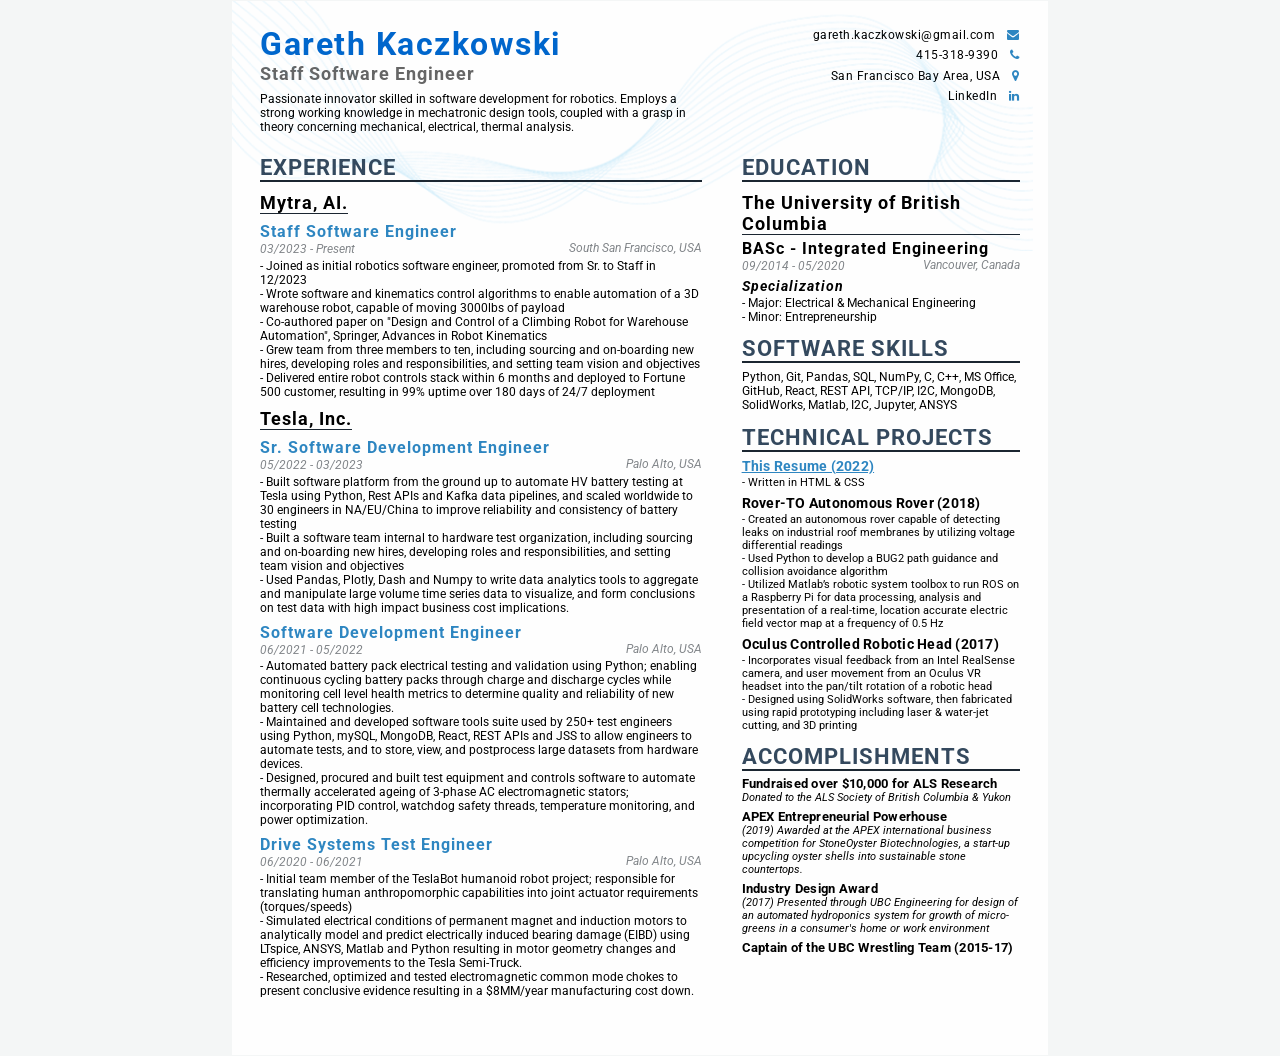
==== resume_2024/index.html @ b375071f "Update resume for 2024 details" ====
<!DOCTYPE html>
<html lang="en" xmlns="http://www.w3.org/1999/html">
<head>
    <meta charset="UTF-8">
    <meta http-equiv="X-UA-Compatible" content="IE=edge">
    <meta name="viewport" content="width=device-width, initial-scale=1.0">
    <title>Gareth Kaczkowski - Resume</title>

    <!-- Google font  -->
    <link rel="preconnect" href="https://fonts.googleapis.com">
    <link rel="preconnect" href="https://fonts.gstatic.com" crossorigin>
    <link href="https://fonts.googleapis.com/css2?family=Roboto:ital,wght@0,100;0,300;0,400;0,700;1,100;1,300;1,400;1,700&display=swap" rel="stylesheet">

    <!-- font-awesome -->
    <link rel="stylesheet" href="https://cdnjs.cloudflare.com/ajax/libs/font-awesome/4.7.0/css/font-awesome.min.css">

    <!-- Custom CSS -->
    <link rel="stylesheet" href="style.css">
</head>
<body>
    <main class="resume-contents">
        <img class="profile-image" src="../img/wave.png" alt="Wave Image">
        <section class="top-section-left">
            <div class="top-section-contents">
                <div class="profile">
                    <p class="name">Gareth Kaczkowski</p>
                    <p class="profession">Staff Software Engineer</p>
                    <p class="about-me-contents">
                        Passionate innovator skilled in software development for robotics. Employs a strong working knowledge in mechatronic design tools,
                        coupled with a grasp in theory concerning mechanical, electrical, thermal analysis.
                    </p>
                </div>
            </div>
        </section>
        <section class="top-section-right">
            <div class="top-section-contents">
                <div class="contact-info">
                    <ul>
                        <li>gareth.kaczkowski@gmail.com<a href="mailto:gareth.kaczkowski@gmail.com"><i class="fa fa-envelope"></i></a></li>
                        <li>415-318-9390<i class="fa fa-phone"></i></li>
                        <li>San Francisco Bay Area, USA<i class="fa fa-map-marker"></i></li>
                        <li>LinkedIn<a href="https://www.linkedin.com/in/garethkaczkowski/"><i class="fa fa-linkedin"></i></a></li>
                        <!--<li>loremipsum.github.com<i class="fa fa-github"></i></li>-->
                    </ul>
                </div>
            </div>
        </section>
        <section class="left-section">
            <div class="left-section-contents">
                <section class="experience gap">
                    <div class="right-title">Experience</div>
                    <div class="experience-contents">
                        <p class="exp-company-name">Mytra, AI.</p>
                        <div class="exp-positions">
                            <p class="exp-position">Staff Software Engineer</p>
                            <div class="date-loc-details">
                                <div class="details-left">
                                    <p class="time-period">03/2023 - Present</p>
                                </div>
                                <div class="details-right">
                                    <p class="location">South San Francisco, USA</p>
                                </div>
                            </div>
                            <p class="exp-desc">
                                <ul class="dashed">
                                    <li>Joined as initial robotics software engineer, promoted from Sr. to Staff in 12/2023</li>
                                    <li>Wrote software and kinematics control algorithms to enable automation of a 3D warehouse robot, capable of moving 3000lbs of payload </li>
                                    <li>Co-authored paper on "Design and Control of a Climbing Robot for Warehouse Automation", Springer, Advances in Robot Kinematics</li>
                                    <li>Grew team from three members to ten, including sourcing and on-boarding new hires, developing roles and responsibilities, and setting team vision and objectives</li>
                                    <li>Delivered entire robot controls stack within 6 months and deployed to Fortune 500 customer, resulting in 99% uptime over 180 days of 24/7 deployment</li>
                                </ul>
                            </p>
                        </div>
                        <p class="exp-company-name">Tesla, Inc.</p>
                        <div class="exp-positions">
                            <p class="exp-position">Sr. Software Development Engineer</p>
                            <div class="date-loc-details">
                                <div class="details-left">
                                    <p class="time-period">05/2022 - 03/2023</p>
                                </div>
                                <div class="details-right">
                                    <p class="location">Palo Alto, USA</p>
                                </div>
                            </div>
                            <p class="exp-desc">
                                <ul class="dashed">
                                    <li>Built software platform from the ground up to automate HV battery
                                        testing at Tesla using Python, Rest APIs and Kafka data pipelines,
                                        and scaled worldwide to 30 engineers in NA/EU/China to improve reliability and consistency of
                                        battery testing</li>
                                    <li>Built a software team internal to hardware test organization,
                                        including sourcing and on-boarding new hires, developing roles and
                                        responsibilities, and setting team vision and objectives</li>
                                    <li>Used Pandas, Plotly, Dash and Numpy to write data analytics tools to
                                        aggregate and manipulate large volume time series data to visualize,
                                        and form conclusions on test data with high impact business cost implications.
                                    </li>
                                </ul>
                            </p>
                        </div>
                        <div class="exp-positions">
                            <p class="exp-position">Software Development Engineer</p>
                            <div class="date-loc-details">
                                <div class="details-left">
                                    <p class="time-period">06/2021 - 05/2022</p>
                                </div>
                                <div class="details-right">
                                    <p class="location">Palo Alto, USA</p>
                                </div>
                            </div>
                            <p class="exp-desc">
                                <ul class="dashed">
                                    <li>Automated battery pack electrical testing and validation using
                                    Python; enabling continuous cycling battery packs through
                                    charge and discharge cycles while monitoring cell level health metrics
                                    to determine quality and reliability of new battery cell technologies.</li>
                                    <li>Maintained and developed software tools suite used by 250+ test
                                    engineers using Python, mySQL, MongoDB, React, REST APIs and JSS
                                    to allow engineers to automate tests, and to store, view, and postprocess
                                    large datasets from hardware devices.</li>
                                    <li>Designed, procured and built test equipment and controls software to
                                    automate thermally accelerated ageing of 3-phase AC
                                    electromagnetic stators; incorporating PID control, watchdog safety
                                    threads, temperature monitoring, and power optimization.</li>
                                </ul>
                            </p>
                        </div>
                        <div class="exp-positions">
                            <p class="exp-position">Drive Systems Test Engineer</p>
                            <div class="date-loc-details">
                                <div class="details-left">
                                    <p class="time-period">06/2020 - 06/2021</p>
                                </div>
                                <div class="details-right">
                                    <p class="location">Palo Alto, USA</p>
                                </div>
                            </div>
                            <p class="exp-desc">
                                <ul class="dashed">
                                    <li>Initial team member of the TeslaBot humanoid robot project; responsible for translating 
                                    human anthropomorphic capabilities into joint actuator requirements (torques/speeds)</li>
                                    <li>Simulated electrical conditions of permanent magnet and induction
                                    motors to analytically model and predict electrically induced bearing
                                    damage (EIBD) using LTspice, ANSYS, Matlab and Python resulting in motor
                                    geometry changes and efficiency improvements to the
                                    Tesla Semi-Truck.</li>
                                    <li>Researched, optimized and tested electromagnetic common mode
                                    chokes to present conclusive evidence resulting in a $8MM/year
                                    manufacturing cost down.</li>
                                </ul>
                            </p>
                        </div>
                    </div>
                </section>
            </div>
        </section>
        <section class="right-section">
            <div class="right-section-contents">
                <! -- EDUCATION -->
                <section class="education gap">
                    <div class="right-title">Education</div>
                    <div class="education-contents">
                        <div class="education-left">
                            <p class="education-school-name">The University of British Columbia</p>
                            <p class="education-degree">BASc - Integrated Engineering</p>
                            <div class="date-loc-details">
                                <div class="details-left">
                                    <p class="time-period">09/2014 - 05/2020</p>
                                </div>
                                <div class="details-right">
                                    <p class="location">Vancouver, Canada</p>
                                </div>
                            </div>
                        </div>
                        <div class="education-right">
                            <p class="education-subject">Specialization</p>
                            <p class="education-desc">
                                <ul class="dashed">
                                    <li>Major: Electrical & Mechanical Engineering</li>
                                    <li>Minor: Entrepreneurship</li>
                                </ul>
                            </p>
                        </div>
                    </div>
                </section>
                <! -- SOFTWARE SKILLS -->
                <section class="skills gap">
                    <div class="right-title">SOFTWARE SKILLS</div>
                    <div class="software-skills-contents">
                        <p class="software-skills">
                            Python, Git, Pandas, SQL, NumPy, C, C++, MS Office, GitHub, React, REST API, TCP/IP, I2C, MongoDB, SolidWorks, Matlab, I2C, Jupyter, ANSYS
                        </p>
                    </div>
                </section>
                <! -- TECHNICAL PROJECTS -->
                <section class="projects gap">
                    <div class="right-title">TECHNICAL PROJECTS</div>
                    <div class="projects-contents">
                        <p class="projects-name"><a href="https://github.com/Gkaczkowski/html_resume">This Resume (2022)</a></p>
                        <p class="projects-desc">
                            <ul class="dashed">
                                    <li>Written in HTML & CSS</li>
                            </ul>
                        </p>
                    </div>
                    <div class="projects-contents">
                        <p class="projects-name">Rover-TO Autonomous Rover (2018)</p>
                        <p class="projects-desc">
                            <ul class="dashed">
                                    <li>Created an autonomous rover capable of detecting leaks on industrial roof
                                        membranes by utilizing voltage differential readings</li>
                                    <li>Used Python to develop a BUG2 path guidance and collision avoidance
                                        algorithm</li>
                                    <li>Utilized Matlab’s robotic system toolbox to run ROS on a Raspberry Pi for
                                        data processing, analysis and presentation of a real-time, location accurate
                                        electric field vector map at a frequency of 0.5 Hz</li>
                                </ul>
                        </p>
                    </div>
                    <div class="projects-contents">
                            <p class="projects-name">Oculus Controlled Robotic Head (2017)</p>
                            <p class="projects-desc">
                                <ul class="dashed">
                                    <li>Incorporates visual feedback from an Intel RealSense camera, and user
                                        movement from an Oculus VR headset into the pan/tilt rotation of a robotic
                                        head</li>
                                    <li>Designed using SolidWorks software, then fabricated using rapid prototyping
                                        including laser & water-jet cutting, and 3D printing</li>
                                </ul>
                            </p>
                    </div>
                </section>
                <! -- ACCOMPLISHMENTS -->
                <section class="awards gap">
                    <div class="right-title">Accomplishments</div>
                    <div class="awards-contents">
                        <p class="awards-name">Fundraised over $10,000 for ALS Research</p>
                        <p class="awards-desc">
                            Donated to the ALS Society of British Columbia & Yukon
                        </p>
                    </div>
                    <div class="awards-contents">
                            <p class="awards-name">APEX Entrepreneurial Powerhouse</p>
                            <p class="awards-desc">
                                (2019) Awarded at the APEX international business competition for StoneOyster Biotechnologies, a start-up upcycling oyster shells into sustainable
                                stone countertops.
                            </p>
                    </div>
                    <div class="awards-contents">
                            <p class="awards-name">Industry Design Award</p>
                            <p class="awards-desc">
                                (2017) Presented through UBC Engineering for design of an automated hydroponics system
                                for growth of micro-greens in a consumer's home or work environment
                            </p>
                    </div>
                    <div class="awards-contents">
                            <p class="awards-name">Captain of the UBC Wrestling Team (2015-17)</p>
                    </div>
                </section>
            </div>
        </section>
    </main>
</body>
</html>
---- resume_2024/style.css ----
* {
    margin: 0;
    padding: 0;
    box-sizing: border-box;
    list-style: none;
    font-family: 'Roboto', sans-serif;
}

body {
    background-color: #F4F6F6;
    z-index:1;
}

.resume-contents {
    max-width: 816px;
    max-height: 1054px;
    min-height: 100vh;
    width: 100%;
    margin: 0.05rem auto;
    display: grid;
    grid-template-columns: repeat(10, 1fr);
    grid-template-rows: repeat(8, 1fr);
    z-index:1;
}

.profile-image {
    position:absolute;
    z-index:0;
    max-height: 250px;
    opacity: 0.2;
    object-fit: contain;
}

.top-section-right{
    grid-column: span 4;
    grid-row: span 1;
    height: 100%;
    background-color: #FEFEFE;
}

.top-section-left {
    grid-column: span 6;
    grid-row: span 1;
    height: 100%;
    background-color: #FEFEFE;
}

.right-section {
    grid-column: span 4;
    grid-row: span 7;
    height: 100%;
    background-color: #FEFEFE;
}

.left-section {
    grid-column: span 6;
    grid-row: span 7;
    height: 100%;
    background-color: #FEFEFE;
}

.top-section-contents{
    padding: 0rem 1.75rem;
    padding-top: 1.5rem;
    display: grid
}

.right-section-contents {
    padding-left: 1.25rem;
    padding-right: 1.75rem;
}
.left-section-contents {
    padding-left: 1.75rem;
    padding-right: 1.25rem;
}

.profile {
    width: 100%;

}

.name {
    color: #0066CC;
    font-size: 32px;
    letter-spacing: 1.5px;
    <! -- text-transform: uppercase; -- >
    text-align: left;
    font-weight: bold;
    padding: 0rem 0;
}

.profession {
    color: #666666;
    font-size: 18px;
    <! -- text-transform: uppercase; -- >
    text-align: left;
    letter-spacing: 1px;
    font-weight: bold;
    padding-bottom: 0.5rem;

}

.about-me-contents {
    font-size: 12px;
    padding-bottom: 0.5rem;
}

.contact-info ul li {
    font-size: 12px;
    padding: 0.2rem 0;
    align-items: right;
    text-align: right;
    justify-content: space-between;
    letter-spacing: 0.5px;
}

.contact-info ul li i {
    font-size: 12px;
    color: #2E86C1;
    margin-left: 0.75rem;
}

ul {
  margin: 0;
}
ul.dashed {
  list-style-type: none;
}

ul.dashed > li:before {
  content: " - ";
  text-indent: -5px;
}

.experience ul {
    padding-top: 0.1rem;
    font-size: 12px;
}

.skills ul {
    padding-top: 0.1rem;
}
.skills ul li p {
    padding: .4rem 0;
    color: #d6dbdfaf;
    font-size: 18px;
    letter-spacing: 1px;
    display: flex;
    align-items: center;
    text-transform: uppercase;
}

.projects ul {
    padding-top: 0.1rem;
    font-size: 11px;
}

.education ul {
    padding-top: 0.1rem;
    font-size: 12px;
}

.right-title {
    color: #34495E;
    font-size: 22px;
    letter-spacing: 1px;
    text-transform: uppercase;
    font-weight: bold;
    display: flex;
    align-items: center;
    position: relative;
    padding-top: 0.75rem;
    border-bottom: 2px solid #1B2631;

}

.gap {
    padding-bottom: 0.05rem;
}

.right-section {
    display: grid;
    padding-top: .1rem;
}

.left-section {
    display: grid;
    padding-top: .1rem;
}

.date-loc-details {
    display: grid;
    grid-template-columns: repeat(2, 1fr);
}

.exp-company-name,
.education-school-name,
.education-degree {
    font-size: 16px;
    font-weight: bold;
    letter-spacing: 1px;
    padding-top: 0.25rem;
}

.time-period {
    font-size: 12px;
    font-style: italic;
    line-height:1rem;
    color: #818589;
}

.location {
    font-size: 12px;
    font-style: italic;
    color: #818589;
    text-align: right;
}

.exp-position {
    font-size: 16px;
    font-weight: bold;
    letter-spacing: 1px;
    color: #2E86C1;
    padding-top: 0.5rem;
}

.education-subject {
    font-size: 14px;
    font-weight: bold;
    font-style: italic;
    letter-spacing: 1px;
    padding-top: 0.25rem;
}

.projects-name,
.skills-name {
    font-size: 14px;
    font-weight: bold;
    letter-spacing: 0.25px;
    color: #black;
    padding-top: 0.4rem;
}

.awards-name {
    font-size: 13px;
    font-weight: bold;
    letter-spacing: 0.25px;
    color: #black;
    padding-top: 0.3rem;
}

.exp-desc,
.education-desc {
    font-size: 12px;
    letter-spacing: 0.5px;
    line-height: 1.5rem;
    padding-left: 5px;
}
.awards-desc {
    font-size: 11px;
    font-style: italic;
}

.skills-desc {
    font-size: 12px;
}

.software-skills {
    font-size: 12px;
    padding-top: 0.4rem;
}

.projects-desc {
    font-size: 11px;
}

a {
    color: #2E86C1;
}

.exp-company-name,
.education-school-name,
.awards-company-name {
    font-size: 18px;
    font-weight: bold;
    border-bottom: 1px solid #1B2631;
    display: inline-block;
    width: auto;
    padding-top: 0.6rem;
}

.box {
  font-size: 12px;
  color: white;
  float: left;
  border-radius: 10%;
  padding: 0.3rem;
  background-color: #3c78d8;
  margin: 0.25rem;
}
.square {
    padding-top: 0.25rem;
    display: flex;
    flex-wrap: wrap;
}
.square::after {
  content: "";
  clear: both;
  display: table;
}

/* Media queries */
@media screen and (max-width:780px) {
    .experience-contents,
    .education-contents,
    .awards-contents {
        grid-template-columns: repeat(1, 1fr);
    }
}

@media screen and (max-width:780px) {
    .left-section {
        grid-column: span 3;
    }

    .right-section {
        grid-column: span 2;
    }

}

@media screen and (max-width:1200px) {
    .resume-contents {
        grid-template-columns: repeat(1, 1fr);
    }
}

@media screen and (max-width:390px) {
    .resume-contents {
        width: 100%;
        margin: 0 auto;
    }

    .name {
        font-size: 20px;
    }

    .profession {
        font-size: 18px;
    }

    .left-title {
        font-size: 18px;
    }

    .right-title {
        font-size: 18px;
    }

    .contact-info ul li,
    .references ul li {
        font-size: 12px;
    }

    .contact-info ul li i,
    .references ul li i {
        /* padding-right: 1rem; */
        font-size: 12px;
    }

    .skills ul li p {
        font-size: 12px;
    }

    .about-me-contents {
        font-size: 16px;
        line-height: 1.5rem;
    }

    .exp-company-name,
    .education-school-name,

    .exp-time-period,
    .time-period,

    .exp-position,
    .education-subject {
        font-size: 18px;
    }

}
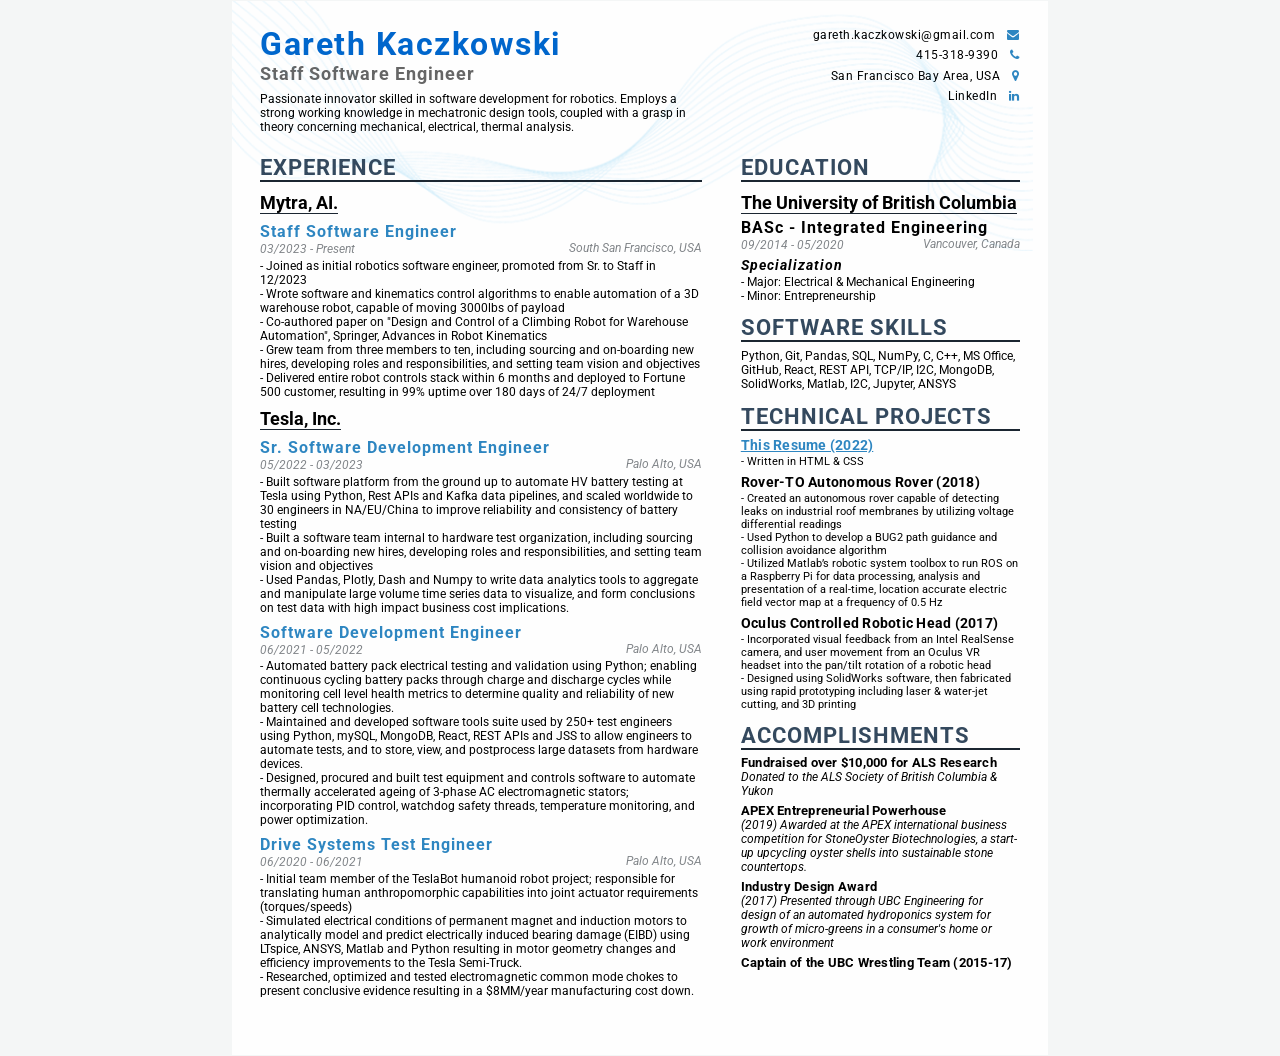
==== commit 0a930258: "Update resume for final touches" ====
--- a/resume_2024/index.html
+++ b/resume_2024/index.html
@@ -221,7 +221,7 @@
                             <p class="projects-name">Oculus Controlled Robotic Head (2017)</p>
                             <p class="projects-desc">
                                 <ul class="dashed">
-                                    <li>Incorporates visual feedback from an Intel RealSense camera, and user
+                                    <li>Incorporated visual feedback from an Intel RealSense camera, and user
                                         movement from an Oculus VR headset into the pan/tilt rotation of a robotic
                                         head</li>
                                     <li>Designed using SolidWorks software, then fabricated using rapid prototyping
--- a/resume_2024/style.css
+++ b/resume_2024/style.css
@@ -66,12 +66,12 @@
 }
 
 .right-section-contents {
-    padding-left: 1.25rem;
+    padding-left: 1.2rem;
     padding-right: 1.75rem;
 }
 .left-section-contents {
     padding-left: 1.75rem;
-    padding-right: 1.25rem;
+    padding-right: 1.2rem;
 }
 
 .profile {
@@ -193,8 +193,6 @@
     grid-template-columns: repeat(2, 1fr);
 }
 
-.exp-company-name,
-.education-school-name,
 .education-degree {
     font-size: 16px;
     font-weight: bold;
@@ -257,7 +255,7 @@
     padding-left: 5px;
 }
 .awards-desc {
-    font-size: 11px;
+    font-size: 12px;
     font-style: italic;
 }
 
@@ -271,7 +269,7 @@
 }
 
 .projects-desc {
-    font-size: 11px;
+    font-size: 12px;
 }
 
 a {
@@ -279,8 +277,7 @@
 }
 
 .exp-company-name,
-.education-school-name,
-.awards-company-name {
+.education-school-name {
     font-size: 18px;
     font-weight: bold;
     border-bottom: 1px solid #1B2631;
